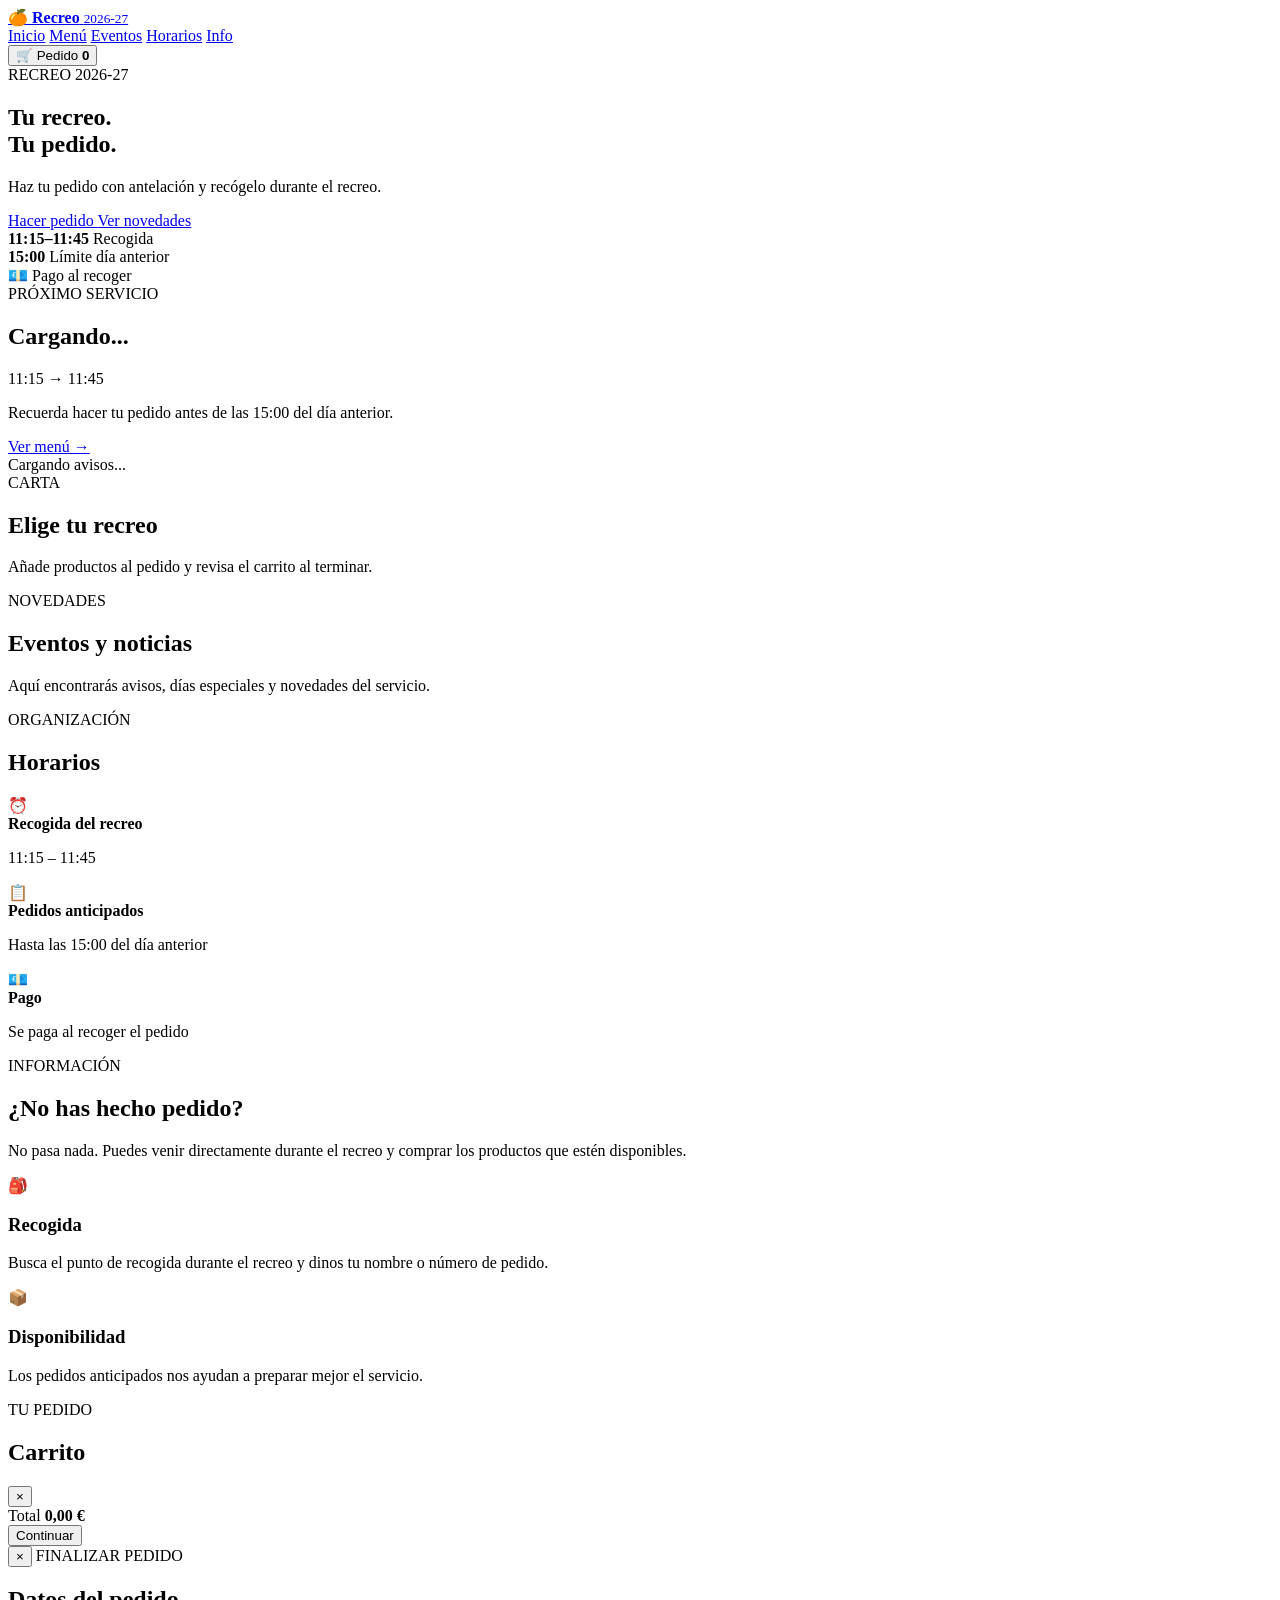
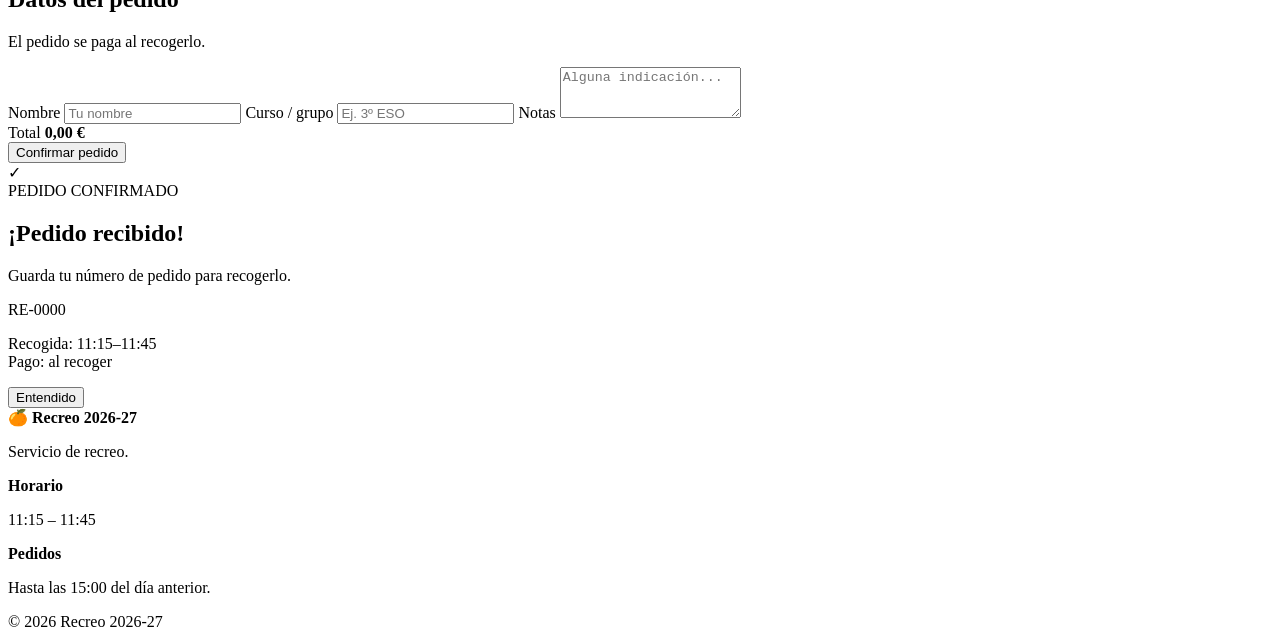
==== index.html @ 55773ebc "Add initial index.html for Recreo 2026-27" ====
<!DOCTYPE html>
<html lang="es">
<head>
    <meta charset="UTF-8">
    <meta name="viewport" content="width=device-width, initial-scale=1.0">

    <meta name="description"
          content="Recreo 2026-27 - pedidos, menú, eventos y avisos.">

    <title>Recreo 2026-27</title>

    <link rel="stylesheet" href="css/styles.css">
</head>

<body>

<header class="site-header">

    <div class="container nav">

        <a href="#inicio" class="logo">
            <span class="logo-icon">🍊</span>
            <span>
                <strong>Recreo</strong>
                <small>2026-27</small>
            </span>
        </a>

        <nav>
            <a href="#inicio">Inicio</a>
            <a href="#menu">Menú</a>
            <a href="#eventos">Eventos</a>
            <a href="#horarios">Horarios</a>
            <a href="#informacion">Info</a>
        </nav>

        <button class="cart-button" id="openCart">
            🛒
            <span>Pedido</span>
            <b id="cartCount">0</b>
        </button>

    </div>

</header>


<main>

    <!-- HERO -->

    <section class="hero" id="inicio">

        <div class="container hero-grid">

            <div class="hero-content">

                <span class="eyebrow">
                    RECREO 2026-27
                </span>

                <h1>
                    Tu recreo.<br>
                    Tu pedido.
                </h1>

                <p>
                    Haz tu pedido con antelación y recógelo
                    durante el recreo.
                </p>

                <div class="hero-actions">

                    <a href="#menu" class="btn btn-primary">
                        Hacer pedido
                    </a>

                    <a href="#eventos" class="btn btn-secondary">
                        Ver novedades
                    </a>

                </div>

                <div class="hero-info">

                    <div>
                        <strong>11:15–11:45</strong>
                        <span>Recogida</span>
                    </div>

                    <div>
                        <strong>15:00</strong>
                        <span>Límite día anterior</span>
                    </div>

                    <div>
                        <strong>💶</strong>
                        <span>Pago al recoger</span>
                    </div>

                </div>

            </div>


            <div class="hero-card">

                <div class="status-dot"></div>

                <span class="card-label">
                    PRÓXIMO SERVICIO
                </span>

                <h2 id="nextService">
                    Cargando...
                </h2>

                <div class="service-time">
                    11:15
                    <span>→</span>
                    11:45
                </div>

                <p>
                    Recuerda hacer tu pedido antes
                    de las 15:00 del día anterior.
                </p>

                <a href="#menu" class="card-link">
                    Ver menú →
                </a>

            </div>

        </div>

    </section>


    <!-- AVISO PRINCIPAL -->

    <section class="notice-section">

        <div class="container">

            <div id="mainNotice" class="notice">
                Cargando avisos...
            </div>

        </div>

    </section>


    <!-- MENU -->

    <section class="section" id="menu">

        <div class="container">

            <div class="section-heading">

                <div>
                    <span class="eyebrow">CARTA</span>
                    <h2>Elige tu recreo</h2>
                </div>

                <p>
                    Añade productos al pedido y revisa
                    el carrito al terminar.
                </p>

            </div>


            <div class="category-tabs" id="categoryTabs"></div>


            <div class="product-grid" id="productGrid"></div>

        </div>

    </section>


    <!-- EVENTOS -->

    <section class="section section-light" id="eventos">

        <div class="container">

            <div class="section-heading">

                <div>
                    <span class="eyebrow">NOVEDADES</span>
                    <h2>Eventos y noticias</h2>
                </div>

                <p>
                    Aquí encontrarás avisos, días especiales
                    y novedades del servicio.
                </p>

            </div>

            <div class="events-grid" id="eventsGrid"></div>

        </div>

    </section>


    <!-- HORARIOS -->

    <section class="section" id="horarios">

        <div class="container">

            <div class="section-heading">

                <div>
                    <span class="eyebrow">ORGANIZACIÓN</span>
                    <h2>Horarios</h2>
                </div>

            </div>

            <div class="schedule-card">

                <div class="schedule-main">

                    <span>⏰</span>

                    <div>
                        <strong>Recogida del recreo</strong>
                        <p>11:15 – 11:45</p>
                    </div>

                </div>

                <div class="schedule-main">

                    <span>📋</span>

                    <div>
                        <strong>Pedidos anticipados</strong>
                        <p>Hasta las 15:00 del día anterior</p>
                    </div>

                </div>

                <div class="schedule-main">

                    <span>💶</span>

                    <div>
                        <strong>Pago</strong>
                        <p>Se paga al recoger el pedido</p>
                    </div>

                </div>

            </div>


            <div id="scheduleChanges"></div>

        </div>

    </section>


    <!-- INFORMACION -->

    <section class="section section-dark" id="informacion">

        <div class="container info-grid">

            <div>
                <span class="eyebrow">INFORMACIÓN</span>

                <h2>
                    ¿No has hecho pedido?
                </h2>

                <p>
                    No pasa nada. Puedes venir directamente
                    durante el recreo y comprar los productos
                    que estén disponibles.
                </p>
            </div>


            <div class="info-box">

                <div class="info-icon">🎒</div>

                <h3>Recogida</h3>

                <p>
                    Busca el punto de recogida durante
                    el recreo y dinos tu nombre o número
                    de pedido.
                </p>

            </div>


            <div class="info-box">

                <div class="info-icon">📦</div>

                <h3>Disponibilidad</h3>

                <p>
                    Los pedidos anticipados nos ayudan
                    a preparar mejor el servicio.
                </p>

            </div>

        </div>

    </section>

</main>


<!-- CARRITO -->

<div class="overlay" id="cartOverlay"></div>

<aside class="cart-panel" id="cartPanel">

    <div class="cart-header">

        <div>
            <span class="eyebrow">TU PEDIDO</span>
            <h2>Carrito</h2>
        </div>

        <button class="close-button" id="closeCart">
            ×
        </button>

    </div>


    <div id="cartItems" class="cart-items"></div>


    <div class="cart-footer">

        <div class="cart-total">
            <span>Total</span>
            <strong id="cartTotal">0,00 €</strong>
        </div>

        <button class="btn btn-primary full" id="checkoutButton">
            Continuar
        </button>

    </div>

</aside>


<!-- CHECKOUT -->

<div class="modal" id="checkoutModal">

    <div class="modal-card">

        <button class="close-button modal-close" id="closeCheckout">
            ×
        </button>

        <span class="eyebrow">FINALIZAR PEDIDO</span>

        <h2>Datos del pedido</h2>

        <p class="modal-description">
            El pedido se paga al recogerlo.
        </p>

        <form id="orderForm">

            <label>
                Nombre
                <input
                    type="text"
                    id="customerName"
                    required
                    placeholder="Tu nombre"
                >
            </label>


            <label>
                Curso / grupo
                <input
                    type="text"
                    id="customerGroup"
                    placeholder="Ej. 3º ESO"
                >
            </label>


            <label>
                Notas
                <textarea
                    id="customerNotes"
                    rows="3"
                    placeholder="Alguna indicación..."
                ></textarea>
            </label>


            <div class="checkout-summary">

                <span>Total</span>

                <strong id="checkoutTotal">
                    0,00 €
                </strong>

            </div>


            <button class="btn btn-primary full" type="submit">
                Confirmar pedido
            </button>

        </form>

    </div>

</div>


<!-- CONFIRMACION -->

<div class="modal" id="successModal">

    <div class="modal-card success-card">

        <div class="success-icon">
            ✓
        </div>

        <span class="eyebrow">PEDIDO CONFIRMADO</span>

        <h2>¡Pedido recibido!</h2>

        <p>
            Guarda tu número de pedido para recogerlo.
        </p>

        <div class="order-number" id="orderNumber">
            RE-0000
        </div>

        <p class="small">
            Recogida: 11:15–11:45<br>
            Pago: al recoger
        </p>

        <button
            class="btn btn-primary full"
            id="closeSuccess"
        >
            Entendido
        </button>

    </div>

</div>


<footer>

    <div class="container footer-grid">

        <div>
            <strong>🍊 Recreo 2026-27</strong>
            <p>Servicio de recreo.</p>
        </div>

        <div>
            <strong>Horario</strong>
            <p>11:15 – 11:45</p>
        </div>

        <div>
            <strong>Pedidos</strong>
            <p>Hasta las 15:00 del día anterior.</p>
        </div>

    </div>

    <div class="footer-bottom">
        © 2026 Recreo 2026-27
    </div>

</footer>


<script src="js/data.js"></script>
<script src="js/app.js"></script>

</body>
</html>
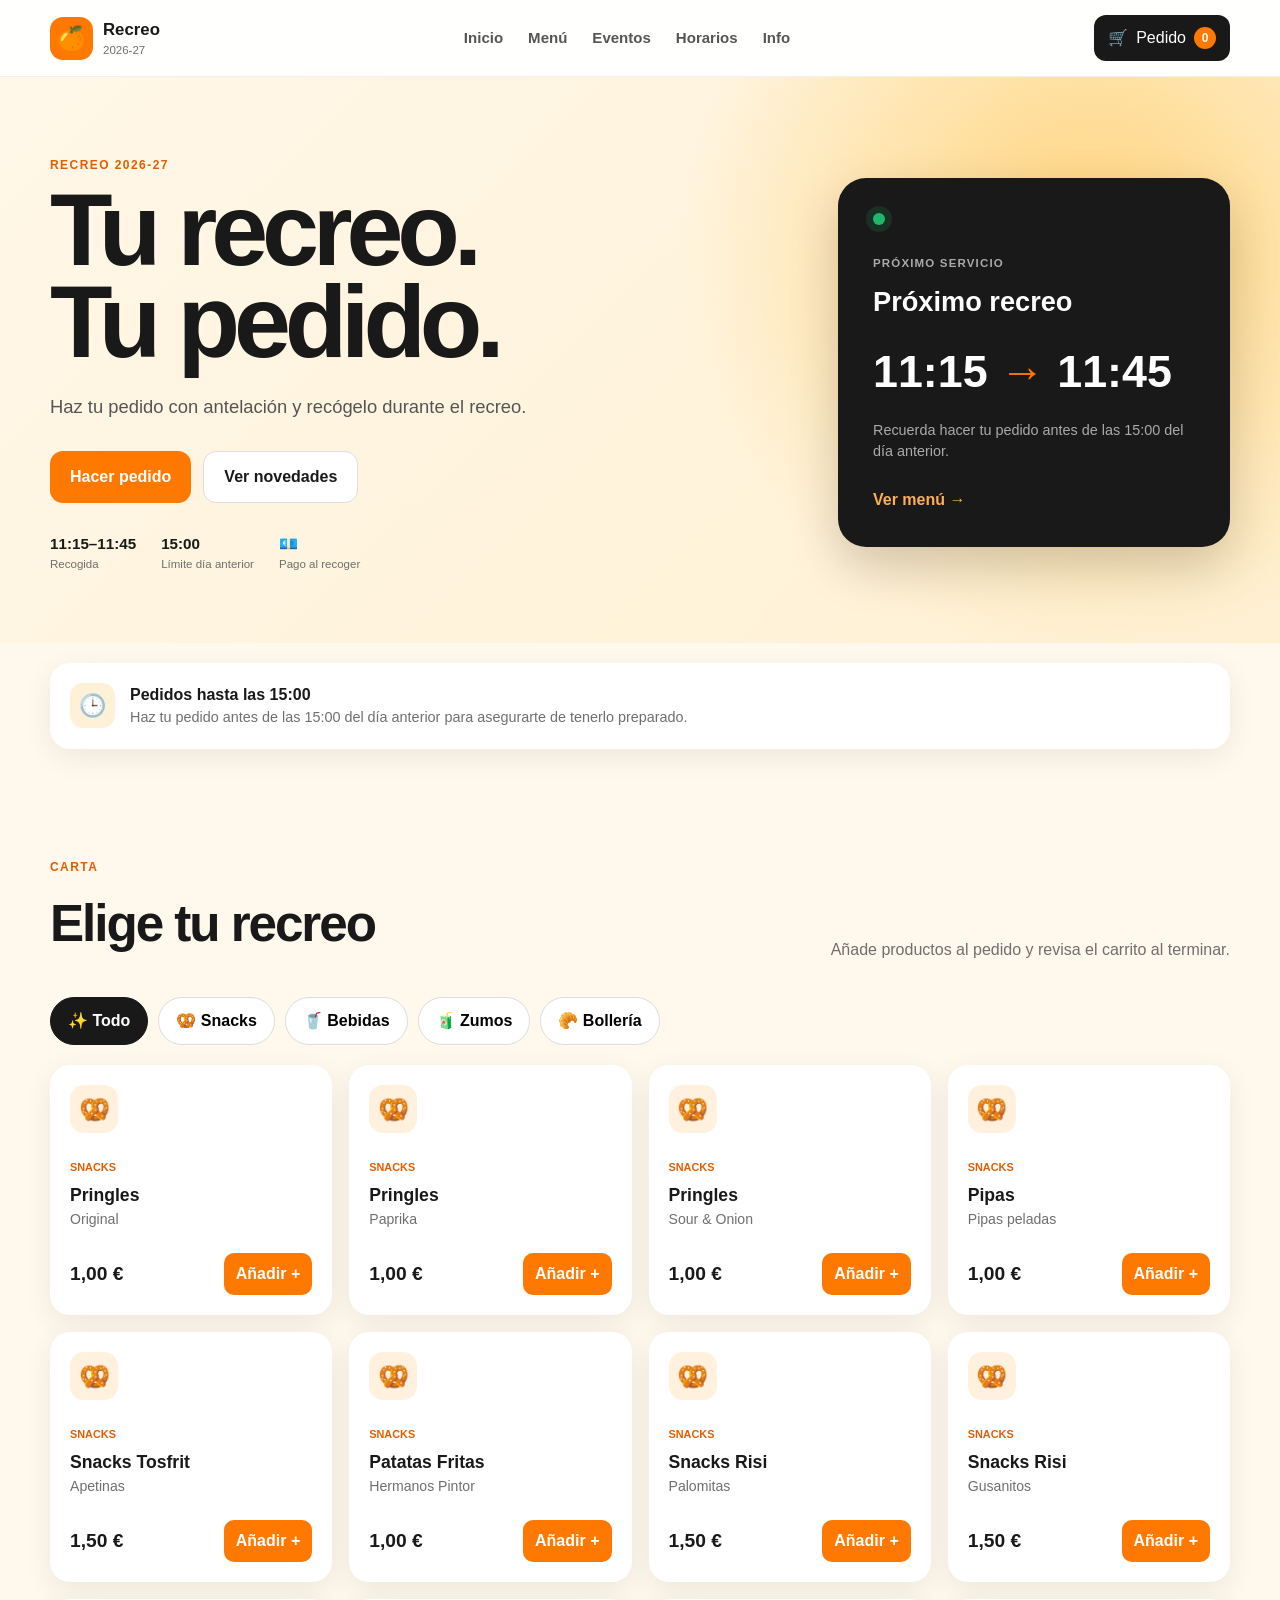
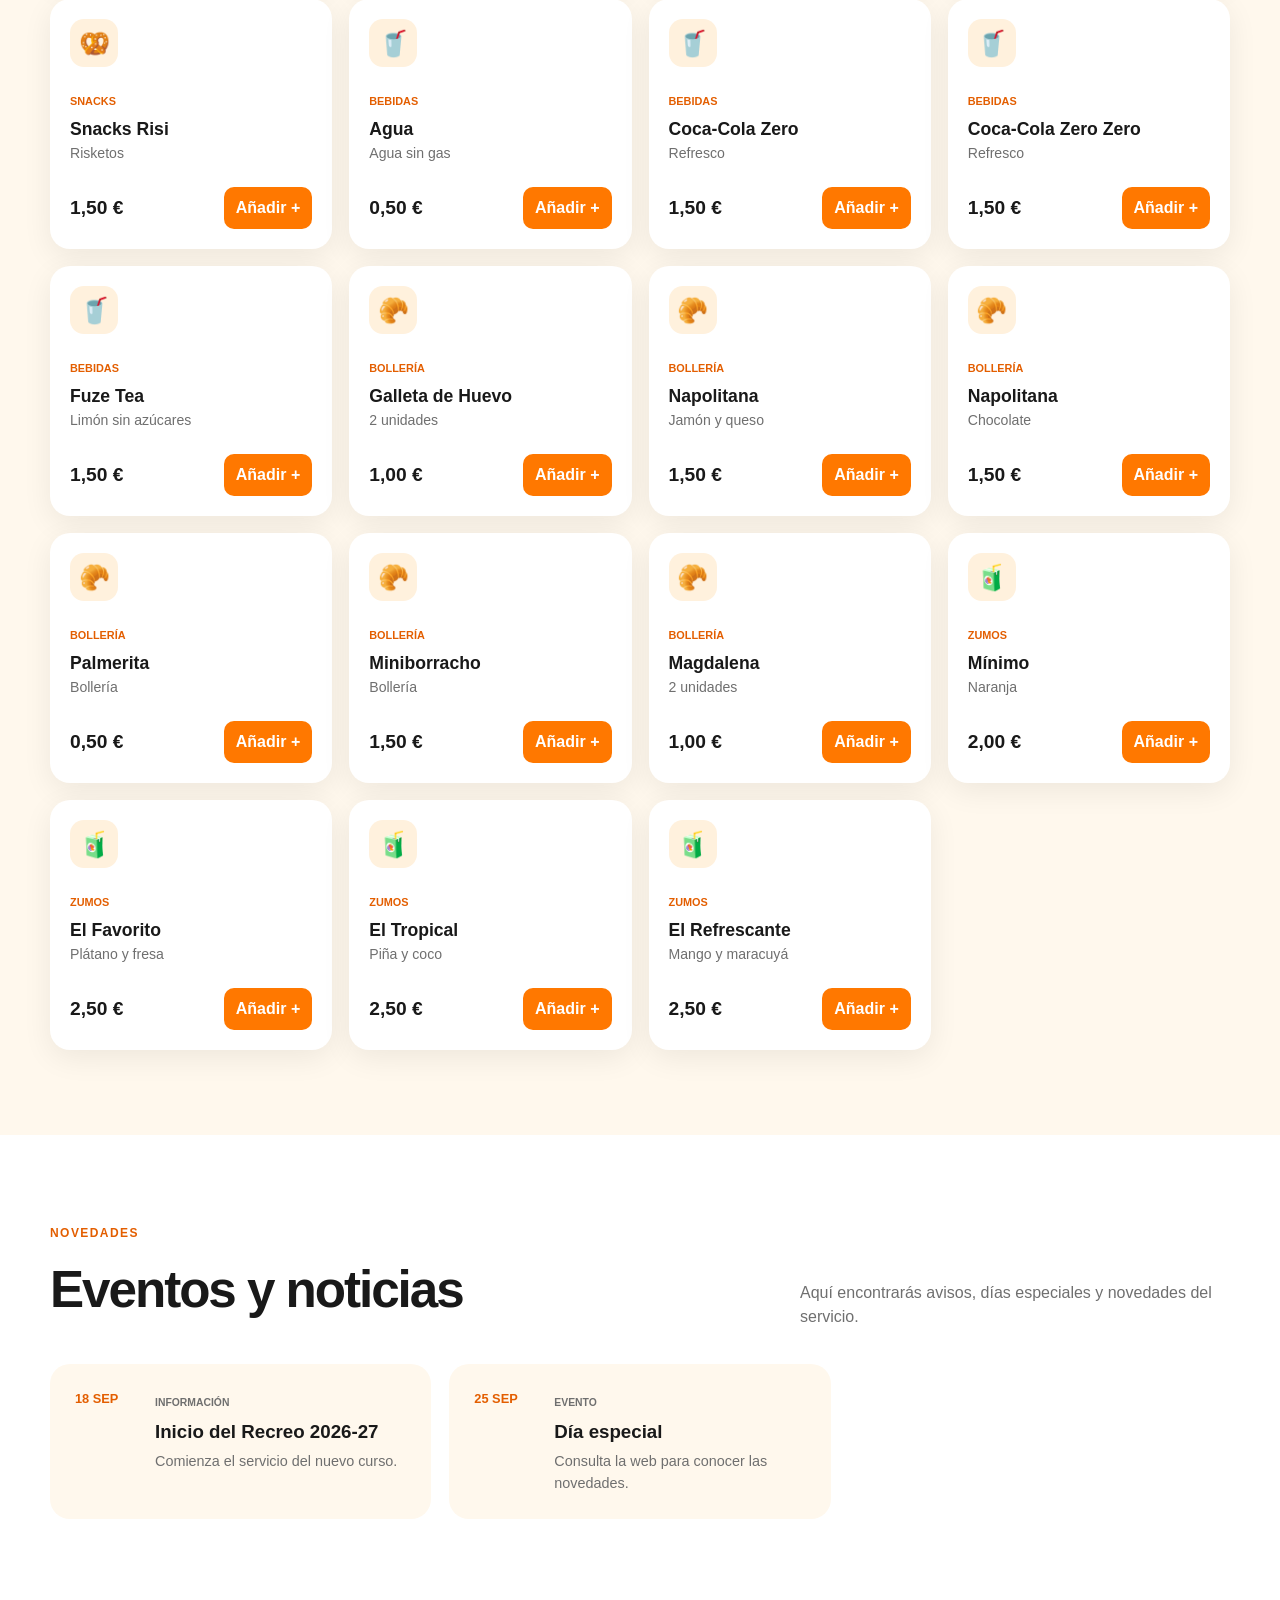
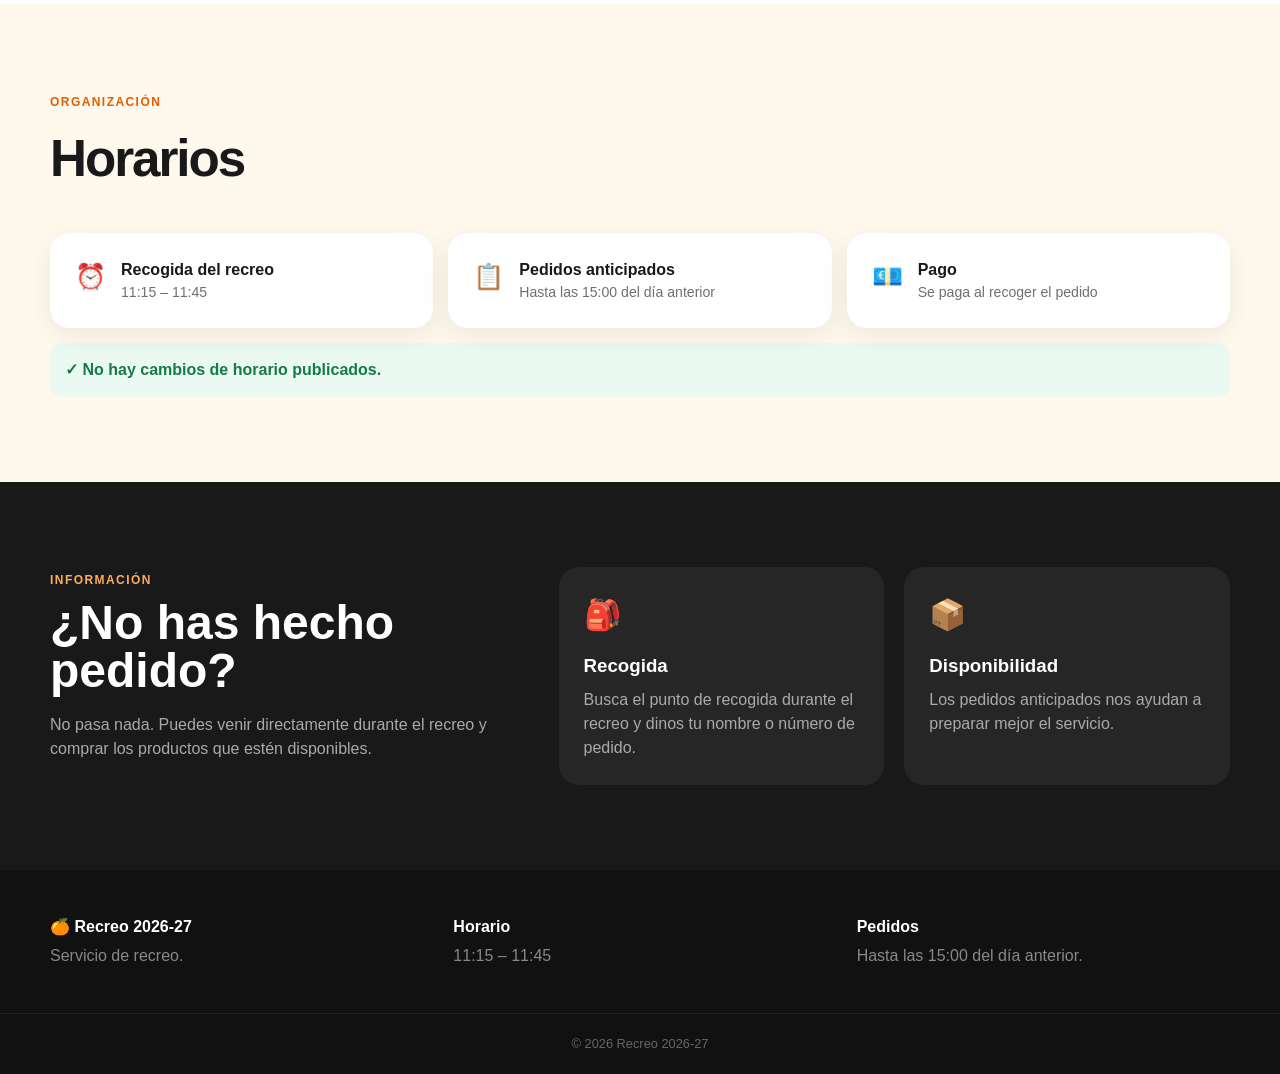
==== commit 5c33b29e: "Add hidden admin link to navigation" ====
--- a/index.html
+++ b/index.html
@@ -26,13 +26,22 @@
             </span>
         </a>
 
-        <nav>
-            <a href="#inicio">Inicio</a>
-            <a href="#menu">Menú</a>
-            <a href="#eventos">Eventos</a>
-            <a href="#horarios">Horarios</a>
-            <a href="#informacion">Info</a>
-        </nav>
+<nav>
+    <a href="#inicio">Inicio</a>
+    <a href="#menu">Menú</a>
+    <a href="#eventos">Eventos</a>
+    <a href="#horarios">Horarios</a>
+    <a href="#informacion">Info</a>
+
+    <a
+        href="admin.html"
+        id="adminLink"
+        hidden
+    >
+        Administración
+    </a>
+</nav>
+
 
         <button class="cart-button" id="openCart">
             🛒
--- a/css/styles.css
+++ b/css/styles.css
@@ -0,0 +1,2187 @@
+:root {
+
+    --orange: #ff7800;
+    --orange-dark: #e35e00;
+    --yellow: #ffb800;
+
+    --cream: #fff8ed;
+    --cream-dark: #fff0d8;
+
+    --dark: #191919;
+    --gray: #6f6f6f;
+    --light-gray: #e9e9e9;
+
+    --white: #ffffff;
+
+    --green: #20b66b;
+    --red: #e74c3c;
+
+    --radius: 20px;
+
+    --shadow:
+        0 8px 30px rgba(0,0,0,.07);
+
+}
+
+
+* {
+    box-sizing: border-box;
+    margin: 0;
+    padding: 0;
+}
+
+
+html {
+    scroll-behavior: smooth;
+}
+
+
+body {
+
+    font-family:
+        Inter,
+        Arial,
+        Helvetica,
+        sans-serif;
+
+    background: var(--cream);
+
+    color: var(--dark);
+
+    line-height: 1.5;
+
+}
+
+
+button,
+input,
+textarea {
+    font: inherit;
+}
+
+
+button {
+    cursor: pointer;
+}
+
+
+a {
+    color: inherit;
+    text-decoration: none;
+}
+
+
+.container {
+
+    width: min(
+        1180px,
+        calc(100% - 32px)
+    );
+
+    margin: auto;
+
+}
+
+
+/* HEADER */
+
+.site-header {
+
+    position: sticky;
+
+    top: 0;
+
+    z-index: 100;
+
+    background:
+        rgba(255,255,255,.94);
+
+    backdrop-filter:
+        blur(12px);
+
+    border-bottom:
+        1px solid rgba(0,0,0,.06);
+
+}
+
+
+.nav {
+
+    height: 76px;
+
+    display: flex;
+
+    align-items: center;
+
+    justify-content: space-between;
+
+    gap: 30px;
+
+}
+
+
+.logo {
+
+    display: flex;
+
+    align-items: center;
+
+    gap: 10px;
+
+}
+
+
+.logo-icon {
+
+    width: 43px;
+
+    height: 43px;
+
+    display: grid;
+
+    place-items: center;
+
+    background: var(--orange);
+
+    border-radius: 13px;
+
+    font-size: 23px;
+
+}
+
+
+.logo strong {
+
+    display: block;
+
+    font-size: 1.05rem;
+
+}
+
+
+.logo small {
+
+    display: block;
+
+    color: var(--gray);
+
+    font-size: .72rem;
+
+}
+
+
+nav {
+
+    display: flex;
+
+    gap: 25px;
+
+}
+
+
+nav a {
+
+    color: #555;
+
+    font-size: .94rem;
+
+    font-weight: 600;
+
+}
+
+
+nav a:hover {
+    color: var(--orange);
+}
+
+
+.cart-button {
+
+    border: 0;
+
+    background: var(--dark);
+
+    color: white;
+
+    border-radius: 12px;
+
+    padding: 11px 14px;
+
+    display: flex;
+
+    align-items: center;
+
+    gap: 8px;
+
+}
+
+
+.cart-button b {
+
+    min-width: 22px;
+
+    height: 22px;
+
+    border-radius: 50%;
+
+    background: var(--orange);
+
+    display: grid;
+
+    place-items: center;
+
+    font-size: .75rem;
+
+}
+
+
+/* HERO */
+
+.hero {
+
+    padding:
+        75px 0 70px;
+
+    background:
+        radial-gradient(
+            circle at 85% 30%,
+            #ffd47c,
+            transparent 35%
+        ),
+        linear-gradient(
+            135deg,
+            #fff7e8,
+            #fff0d2
+        );
+
+}
+
+
+.hero-grid {
+
+    display: grid;
+
+    grid-template-columns:
+        1.3fr .7fr;
+
+    gap: 60px;
+
+    align-items: center;
+
+}
+
+
+.eyebrow {
+
+    display: inline-block;
+
+    color: var(--orange-dark);
+
+    font-size: .75rem;
+
+    font-weight: 800;
+
+    letter-spacing: .12em;
+
+    margin-bottom: 10px;
+
+}
+
+
+.hero h1 {
+
+    font-size:
+        clamp(3rem, 8vw, 6.5rem);
+
+    line-height: .9;
+
+    letter-spacing: -.06em;
+
+    margin-bottom: 25px;
+
+}
+
+
+.hero-content > p {
+
+    max-width: 600px;
+
+    color: #555;
+
+    font-size: 1.15rem;
+
+}
+
+
+.hero-actions {
+
+    display: flex;
+
+    gap: 12px;
+
+    margin: 30px 0;
+
+}
+
+
+.btn {
+
+    border: 0;
+
+    border-radius: 13px;
+
+    padding: 13px 20px;
+
+    font-weight: 800;
+
+    display: inline-flex;
+
+    align-items: center;
+
+    justify-content: center;
+
+    gap: 8px;
+
+}
+
+
+.btn-primary {
+
+    color: white;
+
+    background: var(--orange);
+
+}
+
+
+.btn-primary:hover {
+
+    background:
+        var(--orange-dark);
+
+}
+
+
+.btn-secondary {
+
+    background: white;
+
+    color: var(--dark);
+
+    border:
+        1px solid #ddd;
+
+}
+
+
+.full {
+    width: 100%;
+}
+
+
+.hero-info {
+
+    display: flex;
+
+    gap: 25px;
+
+}
+
+
+.hero-info div {
+
+    display: flex;
+
+    flex-direction: column;
+
+}
+
+
+.hero-info strong {
+
+    font-size: .95rem;
+
+}
+
+
+.hero-info span {
+
+    color: var(--gray);
+
+    font-size: .72rem;
+
+}
+
+
+.hero-card {
+
+    background: var(--dark);
+
+    color: white;
+
+    padding: 35px;
+
+    border-radius: 28px;
+
+    box-shadow:
+        0 20px 50px rgba(0,0,0,.18);
+
+}
+
+
+.status-dot {
+
+    width: 12px;
+
+    height: 12px;
+
+    border-radius: 50%;
+
+    background: var(--green);
+
+    margin-bottom: 25px;
+
+    box-shadow:
+        0 0 0 7px
+        rgba(32,182,107,.15);
+
+}
+
+
+.card-label {
+
+    color: #aaa;
+
+    font-size: .72rem;
+
+    font-weight: 800;
+
+    letter-spacing: .1em;
+
+}
+
+
+.hero-card h2 {
+
+    margin:
+        8px 0 15px;
+
+    font-size: 1.7rem;
+
+}
+
+
+.service-time {
+
+    font-size: 2.8rem;
+
+    font-weight: 900;
+
+    margin-bottom: 15px;
+
+}
+
+
+.service-time span {
+
+    color: var(--orange);
+
+}
+
+
+.hero-card p {
+
+    color: #aaa;
+
+    font-size: .9rem;
+
+}
+
+
+.card-link {
+
+    display: inline-block;
+
+    color: #ffae54;
+
+    margin-top: 25px;
+
+    font-weight: 800;
+
+}
+
+
+/* NOTICE */
+
+.notice-section {
+
+    padding: 20px 0;
+
+}
+
+
+.notice {
+
+    background: white;
+
+    border-radius: var(--radius);
+
+    padding: 20px;
+
+    display: flex;
+
+    gap: 15px;
+
+    align-items: center;
+
+    box-shadow: var(--shadow);
+
+}
+
+
+.notice-icon {
+
+    width: 45px;
+
+    height: 45px;
+
+    border-radius: 13px;
+
+    background: #fff0d8;
+
+    display: grid;
+
+    place-items: center;
+
+    font-size: 22px;
+
+    flex-shrink: 0;
+
+}
+
+
+.notice strong {
+
+    display: block;
+
+}
+
+
+.notice p {
+
+    color: var(--gray);
+
+    font-size: .9rem;
+
+}
+
+
+/* SECTIONS */
+
+.section {
+
+    padding: 85px 0;
+
+}
+
+
+.section-light {
+
+    background: #fff;
+
+}
+
+
+.section-heading {
+
+    display: flex;
+
+    align-items: end;
+
+    justify-content: space-between;
+
+    gap: 30px;
+
+    margin-bottom: 35px;
+
+}
+
+
+.section-heading h2 {
+
+    font-size:
+        clamp(2rem, 4vw, 3.5rem);
+
+    letter-spacing: -.04em;
+
+}
+
+
+.section-heading > p {
+
+    max-width: 430px;
+
+    color: var(--gray);
+
+}
+
+
+/* CATEGORY */
+
+.category-tabs {
+
+    display: flex;
+
+    gap: 10px;
+
+    overflow-x: auto;
+
+    padding-bottom: 20px;
+
+}
+
+
+.category-tab {
+
+    white-space: nowrap;
+
+    border: 1px solid #ddd;
+
+    background: white;
+
+    padding: 11px 17px;
+
+    border-radius: 100px;
+
+    font-weight: 700;
+
+}
+
+
+.category-tab.active {
+
+    background: var(--dark);
+
+    color: white;
+
+    border-color: var(--dark);
+
+}
+
+
+/* PRODUCTS */
+
+.product-grid {
+
+    display: grid;
+
+    grid-template-columns:
+        repeat(4, 1fr);
+
+    gap: 17px;
+
+}
+
+
+.product-card {
+
+    background: white;
+
+    border-radius: var(--radius);
+
+    padding: 20px;
+
+    min-height: 250px;
+
+    display: flex;
+
+    flex-direction: column;
+
+    justify-content: space-between;
+
+    box-shadow: var(--shadow);
+
+    transition:
+        transform .2s,
+        box-shadow .2s;
+
+}
+
+
+.product-card:hover {
+
+    transform:
+        translateY(-3px);
+
+    box-shadow:
+        0 14px 35px
+        rgba(0,0,0,.1);
+
+}
+
+
+.product-icon {
+
+    width: 48px;
+
+    height: 48px;
+
+    border-radius: 14px;
+
+    background: #fff1dd;
+
+    display: grid;
+
+    place-items: center;
+
+    font-size: 25px;
+
+    margin-bottom: 15px;
+
+}
+
+
+.product-category {
+
+    color: var(--orange-dark);
+
+    font-size: .68rem;
+
+    font-weight: 800;
+
+    text-transform: uppercase;
+
+}
+
+
+.product-info h3 {
+
+    margin-top: 4px;
+
+    font-size: 1.1rem;
+
+}
+
+
+.product-info p {
+
+    color: var(--gray);
+
+    font-size: .88rem;
+
+}
+
+
+.product-bottom {
+
+    display: flex;
+
+    justify-content: space-between;
+
+    align-items: center;
+
+    gap: 8px;
+
+    margin-top: 18px;
+
+}
+
+
+.product-bottom > strong {
+
+    font-size: 1.2rem;
+
+}
+
+
+.add-product {
+
+    background: var(--orange);
+
+    color: white;
+
+    border: 0;
+
+    border-radius: 10px;
+
+    padding: 9px 12px;
+
+    font-weight: 800;
+
+}
+
+
+/* EVENTS */
+
+.events-grid {
+
+    display: grid;
+
+    grid-template-columns:
+        repeat(3, 1fr);
+
+    gap: 18px;
+
+}
+
+
+.event-card {
+
+    background: var(--cream);
+
+    padding: 25px;
+
+    border-radius: var(--radius);
+
+    display: flex;
+
+    gap: 20px;
+
+}
+
+
+.event-date {
+
+    color: var(--orange-dark);
+
+    font-size: .8rem;
+
+    font-weight: 900;
+
+    min-width: 60px;
+
+}
+
+
+.event-type {
+
+    font-size: .65rem;
+
+    font-weight: 900;
+
+    color: var(--gray);
+
+}
+
+
+.event-card h3 {
+
+    margin: 5px 0;
+
+}
+
+
+.event-card p {
+
+    color: var(--gray);
+
+    font-size: .9rem;
+
+}
+
+
+/* SCHEDULE */
+
+.schedule-card {
+
+    display: grid;
+
+    grid-template-columns:
+        repeat(3, 1fr);
+
+    gap: 15px;
+
+}
+
+
+.schedule-main {
+
+    background: white;
+
+    border-radius: var(--radius);
+
+    padding: 25px;
+
+    display: flex;
+
+    gap: 15px;
+
+    box-shadow: var(--shadow);
+
+}
+
+
+.schedule-main > span {
+
+    font-size: 25px;
+
+}
+
+
+.schedule-main strong {
+
+    display: block;
+
+}
+
+
+.schedule-main p {
+
+    color: var(--gray);
+
+    font-size: .88rem;
+
+}
+
+
+.normal-schedule {
+
+    margin-top: 15px;
+
+    background: #eaf9f1;
+
+    color: #167b48;
+
+    padding: 15px;
+
+    border-radius: 12px;
+
+    font-weight: 700;
+
+}
+
+
+.schedule-change {
+
+    margin-top: 15px;
+
+    background: #fff1dd;
+
+    padding: 18px;
+
+    border-radius: 14px;
+
+}
+
+
+.schedule-change p {
+
+    color: var(--gray);
+
+}
+
+
+/* INFO */
+
+.section-dark {
+
+    background: var(--dark);
+
+    color: white;
+
+}
+
+
+.section-dark .eyebrow {
+
+    color: #ffad58;
+
+}
+
+
+.info-grid {
+
+    display: grid;
+
+    grid-template-columns:
+        1.5fr 1fr 1fr;
+
+    gap: 20px;
+
+}
+
+
+.info-grid h2 {
+
+    font-size: 3rem;
+
+    line-height: 1;
+
+    margin-bottom: 18px;
+
+}
+
+
+.info-grid > div > p {
+
+    color: #aaa;
+
+    max-width: 500px;
+
+}
+
+
+.info-box {
+
+    background: #262626;
+
+    border-radius: var(--radius);
+
+    padding: 25px;
+
+}
+
+
+.info-icon {
+
+    font-size: 30px;
+
+    margin-bottom: 15px;
+
+}
+
+
+.info-box p {
+
+    color: #aaa;
+
+    margin-top: 8px;
+
+}
+
+
+/* CART */
+
+.overlay {
+
+    position: fixed;
+
+    inset: 0;
+
+    background:
+        rgba(0,0,0,.45);
+
+    opacity: 0;
+
+    pointer-events: none;
+
+    transition: .25s;
+
+    z-index: 199;
+
+}
+
+
+.overlay.open {
+
+    opacity: 1;
+
+    pointer-events: auto;
+
+}
+
+
+.cart-panel {
+
+    position: fixed;
+
+    z-index: 200;
+
+    right: 0;
+
+    top: 0;
+
+    height: 100vh;
+
+    width:
+        min(440px, 100%);
+
+    background: white;
+
+    transform:
+        translateX(100%);
+
+    transition: .3s;
+
+    display: flex;
+
+    flex-direction: column;
+
+}
+
+
+.cart-panel.open {
+
+    transform:
+        translateX(0);
+
+}
+
+
+.cart-header {
+
+    padding: 25px;
+
+    border-bottom:
+        1px solid #eee;
+
+    display: flex;
+
+    justify-content: space-between;
+
+}
+
+
+.cart-header h2 {
+
+    font-size: 1.8rem;
+
+}
+
+
+.close-button {
+
+    border: 0;
+
+    background: #f3f3f3;
+
+    width: 40px;
+
+    height: 40px;
+
+    border-radius: 50%;
+
+    font-size: 25px;
+
+}
+
+
+.cart-items {
+
+    flex: 1;
+
+    overflow-y: auto;
+
+    padding: 20px;
+
+}
+
+
+.empty-cart {
+
+    text-align: center;
+
+    padding: 60px 20px;
+
+    color: var(--gray);
+
+}
+
+
+.empty-cart div {
+
+    font-size: 50px;
+
+    margin-bottom: 15px;
+
+}
+
+
+.cart-item {
+
+    padding: 15px 0;
+
+    border-bottom:
+        1px solid #eee;
+
+    display: flex;
+
+    justify-content: space-between;
+
+    gap: 10px;
+
+}
+
+
+.cart-item small {
+
+    display: block;
+
+    color: var(--gray);
+
+}
+
+
+.cart-item-right {
+
+    text-align: right;
+
+}
+
+
+.remove {
+
+    border: 0;
+
+    background: none;
+
+    color: #999;
+
+    font-size: 20px;
+
+}
+
+
+.quantity {
+
+    display: flex;
+
+    gap: 10px;
+
+    align-items: center;
+
+    margin-top: 8px;
+
+}
+
+
+.quantity button {
+
+    width: 27px;
+
+    height: 27px;
+
+    border: 0;
+
+    border-radius: 7px;
+
+    background: #eee;
+
+}
+
+
+.cart-footer {
+
+    padding: 20px;
+
+    border-top:
+        1px solid #eee;
+
+}
+
+
+.cart-total {
+
+    display: flex;
+
+    justify-content: space-between;
+
+    margin-bottom: 15px;
+
+    font-size: 1.2rem;
+
+}
+
+
+/* MODAL */
+
+.modal {
+
+    position: fixed;
+
+    inset: 0;
+
+    z-index: 300;
+
+    background:
+        rgba(0,0,0,.55);
+
+    display: none;
+
+    align-items: center;
+
+    justify-content: center;
+
+    padding: 20px;
+
+}
+
+
+.modal.open {
+
+    display: flex;
+
+}
+
+
+.modal-card {
+
+    background: white;
+
+    width:
+        min(500px, 100%);
+
+    max-height: 90vh;
+
+    overflow-y: auto;
+
+    border-radius: 25px;
+
+    padding: 30px;
+
+    position: relative;
+
+}
+
+
+.modal-close {
+
+    position: absolute;
+
+    top: 20px;
+
+    right: 20px;
+
+}
+
+
+.modal-card h2 {
+
+    font-size: 2rem;
+
+    margin-bottom: 8px;
+
+}
+
+
+.modal-description {
+
+    color: var(--gray);
+
+    margin-bottom: 25px;
+
+}
+
+
+label {
+
+    display: block;
+
+    font-weight: 700;
+
+    margin-bottom: 15px;
+
+}
+
+
+input,
+textarea {
+
+    display: block;
+
+    width: 100%;
+
+    border: 1px solid #ddd;
+
+    border-radius: 11px;
+
+    padding: 13px;
+
+    margin-top: 7px;
+
+    outline: none;
+
+}
+
+
+input:focus,
+textarea:focus {
+
+    border-color:
+        var(--orange);
+
+}
+
+
+.checkout-summary {
+
+    background: var(--cream);
+
+    padding: 18px;
+
+    border-radius: 13px;
+
+    display: flex;
+
+    justify-content: space-between;
+
+    margin: 20px 0;
+
+}
+
+
+.success-card {
+
+    text-align: center;
+
+}
+
+
+.success-icon {
+
+    width: 70px;
+
+    height: 70px;
+
+    margin: 0 auto 20px;
+
+    border-radius: 50%;
+
+    background: #eaf9f1;
+
+    color: var(--green);
+
+    display: grid;
+
+    place-items: center;
+
+    font-size: 40px;
+
+    font-weight: 900;
+
+}
+
+
+.order-number {
+
+    background: var(--dark);
+
+    color: white;
+
+    padding: 15px;
+
+    border-radius: 12px;
+
+    font-size: 1.5rem;
+
+    font-weight: 900;
+
+    letter-spacing: .08em;
+
+    margin: 20px 0;
+
+}
+
+
+.small {
+
+    color: var(--gray);
+
+    font-size: .85rem;
+
+    margin-bottom: 20px;
+
+}
+
+
+/* FOOTER */
+
+footer {
+
+    background: #111;
+
+    color: white;
+
+}
+
+
+.footer-grid {
+
+    padding: 45px 0;
+
+    display: grid;
+
+    grid-template-columns:
+        repeat(3, 1fr);
+
+    gap: 30px;
+
+}
+
+
+.footer-grid p {
+
+    color: #888;
+
+    margin-top: 5px;
+
+}
+
+
+.footer-bottom {
+
+    text-align: center;
+
+    color: #666;
+
+    border-top:
+        1px solid #222;
+
+    padding: 20px;
+
+    font-size: .8rem;
+
+}
+
+
+/* ADMIN */
+
+.admin-body {
+
+    background: #f5f5f5;
+
+}
+
+
+.admin-main {
+
+    padding: 50px 0;
+
+}
+
+
+.admin-title {
+
+    display: flex;
+
+    justify-content: space-between;
+
+    align-items: end;
+
+    margin-bottom: 30px;
+
+}
+
+
+.admin-title h1 {
+
+    font-size: 3rem;
+
+}
+
+
+.admin-title p {
+
+    color: var(--gray);
+
+}
+
+
+.admin-date {
+
+    color: var(--gray);
+
+}
+
+
+.stats-grid {
+
+    display: grid;
+
+    grid-template-columns:
+        repeat(4, 1fr);
+
+    gap: 15px;
+
+    margin-bottom: 20px;
+
+}
+
+
+.stat-card {
+
+    background: white;
+
+    padding: 22px;
+
+    border-radius: var(--radius);
+
+    box-shadow: var(--shadow);
+
+}
+
+
+.stat-card span {
+
+    display: block;
+
+    color: var(--gray);
+
+    font-size: .8rem;
+
+}
+
+
+.stat-card strong {
+
+    display: block;
+
+    font-size: 2rem;
+
+    margin: 3px 0;
+
+}
+
+
+.stat-card small {
+
+    color: #999;
+
+}
+
+
+.admin-card {
+
+    background: white;
+
+    padding: 25px;
+
+    border-radius: var(--radius);
+
+    margin-bottom: 20px;
+
+    box-shadow: var(--shadow);
+
+}
+
+
+.card-top {
+
+    display: flex;
+
+    justify-content: space-between;
+
+    align-items: center;
+
+    gap: 20px;
+
+    margin-bottom: 20px;
+
+}
+
+
+.card-top h2 {
+
+    font-size: 1.5rem;
+
+}
+
+
+.progress {
+
+    height: 15px;
+
+    background: #eee;
+
+    border-radius: 100px;
+
+    overflow: hidden;
+
+}
+
+
+.progress-bar {
+
+    height: 100%;
+
+    background:
+        linear-gradient(
+            90deg,
+            var(--orange),
+            var(--yellow)
+        );
+
+    border-radius: inherit;
+
+    width: 0;
+
+}
+
+
+#goalText {
+
+    color: var(--gray);
+
+    margin-top: 10px;
+
+}
+
+
+.order-filters {
+
+    display: flex;
+
+    gap: 8px;
+
+    overflow-x: auto;
+
+    margin-bottom: 20px;
+
+}
+
+
+.filter {
+
+    border: 0;
+
+    background: #eee;
+
+    border-radius: 100px;
+
+    padding: 9px 14px;
+
+    white-space: nowrap;
+
+}
+
+
+.filter.active {
+
+    background: var(--dark);
+
+    color: white;
+
+}
+
+
+.admin-order {
+
+    border: 1px solid #eee;
+
+    border-radius: 15px;
+
+    padding: 18px;
+
+    margin-bottom: 12px;
+
+}
+
+
+.admin-order-main {
+
+    display: flex;
+
+    justify-content: space-between;
+
+    gap: 20px;
+
+}
+
+
+.order-id {
+
+    color: var(--orange-dark);
+
+    font-weight: 900;
+
+    font-size: .75rem;
+
+}
+
+
+.admin-order-main h3 {
+
+    margin-top: 3px;
+
+}
+
+
+.admin-order-main p {
+
+    color: var(--gray);
+
+    font-size: .8rem;
+
+}
+
+
+.status {
+
+    align-self: start;
+
+    border-radius: 100px;
+
+    padding: 6px 10px;
+
+    font-size: .72rem;
+
+    font-weight: 800;
+
+}
+
+
+.status-pending {
+
+    background: #fff1dd;
+
+    color: #a85600;
+
+}
+
+
+.status-preparing {
+
+    background: #eaf1ff;
+
+    color: #3769b8;
+
+}
+
+
+.status-ready {
+
+    background: #eaf9f1;
+
+    color: #16804b;
+
+}
+
+
+.status-delivered {
+
+    background: #eee;
+
+    color: #555;
+
+}
+
+
+.admin-order-items {
+
+    padding: 12px 0;
+
+    color: var(--gray);
+
+    font-size: .9rem;
+
+}
+
+
+.admin-order-bottom {
+
+    display: flex;
+
+    align-items: center;
+
+    gap: 15px;
+
+}
+
+
+.admin-order-bottom > span {
+
+    color: var(--gray);
+
+    font-size: .8rem;
+
+}
+
+
+.order-actions {
+
+    margin-left: auto;
+
+    display: flex;
+
+    gap: 5px;
+
+}
+
+
+.order-actions button {
+
+    border: 0;
+
+    background: #eee;
+
+    border-radius: 8px;
+
+    padding: 7px 9px;
+
+    font-size: .72rem;
+
+    font-weight: 700;
+
+}
+
+
+.admin-list-item,
+.staff-item,
+.inventory-item {
+
+    display: flex;
+
+    align-items: center;
+
+    justify-content: space-between;
+
+    gap: 15px;
+
+    padding: 15px 0;
+
+    border-bottom:
+        1px solid #eee;
+
+}
+
+
+.admin-list-item p,
+.staff-item p,
+.inventory-item span {
+
+    color: var(--gray);
+
+    font-size: .82rem;
+
+}
+
+
+.badge {
+
+    background: #eaf9f1;
+
+    color: #16804b;
+
+    padding: 6px 10px;
+
+    border-radius: 100px;
+
+    font-size: .7rem;
+
+    font-weight: 800;
+
+}
+
+
+.staff-avatar {
+
+    width: 40px;
+
+    height: 40px;
+
+    background: #fff1dd;
+
+    border-radius: 12px;
+
+    display: grid;
+
+    place-items: center;
+
+}
+
+
+.staff-item {
+
+    justify-content: start;
+
+}
+
+
+.staff-item > span {
+
+    margin-left: auto;
+
+    color: var(--gray);
+
+    font-size: .8rem;
+
+}
+
+
+.inventory-item > div {
+
+    display: flex;
+
+    flex-direction: column;
+
+}
+
+
+.available {
+
+    color: var(--green) !important;
+
+    font-weight: 800;
+
+}
+
+
+.unavailable {
+
+    color: var(--red) !important;
+
+    font-weight: 800;
+
+}
+
+
+/* EMPTY */
+
+.empty-state {
+
+    background: white;
+
+    padding: 40px;
+
+    border-radius: 15px;
+
+    text-align: center;
+
+    color: var(--gray);
+
+    grid-column: 1 / -1;
+
+}
+
+
+/* RESPONSIVE */
+
+@media (max-width: 900px) {
+
+    nav {
+        display: none;
+    }
+
+    .hero-grid {
+        grid-template-columns: 1fr;
+    }
+
+    .product-grid {
+        grid-template-columns:
+            repeat(2, 1fr);
+    }
+
+    .events-grid {
+        grid-template-columns: 1fr;
+    }
+
+    .schedule-card {
+        grid-template-columns: 1fr;
+    }
+
+    .info-grid {
+        grid-template-columns: 1fr;
+    }
+
+    .stats-grid {
+        grid-template-columns:
+            repeat(2, 1fr);
+    }
+
+}
+
+
+@media (max-width: 600px) {
+
+    .container {
+        width:
+            min(
+                100% - 22px,
+                1180px
+            );
+    }
+
+    .nav {
+        height: 65px;
+    }
+
+    .hero {
+        padding: 50px 0;
+    }
+
+    .hero h1 {
+        font-size: 3.5rem;
+    }
+
+    .hero-info {
+        gap: 12px;
+        flex-wrap: wrap;
+    }
+
+    .hero-card {
+        padding: 25px;
+    }
+
+    .section {
+        padding: 55px 0;
+    }
+
+    .section-heading {
+        display: block;
+    }
+
+    .section-heading > p {
+        margin-top: 10px;
+    }
+
+    .product-grid {
+        grid-template-columns: 1fr 1fr;
+        gap: 10px;
+    }
+
+    .product-card {
+        padding: 14px;
+        min-height: 220px;
+    }
+
+    .product-bottom {
+        display: block;
+    }
+
+    .product-bottom > strong {
+        display: block;
+        margin-bottom: 8px;
+    }
+
+    .add-product {
+        width: 100%;
+    }
+
+    .footer-grid {
+        grid-template-columns: 1fr;
+    }
+
+    .stats-grid {
+        grid-template-columns: 1fr 1fr;
+    }
+
+    .stat-card strong {
+        font-size: 1.4rem;
+    }
+
+    .admin-title {
+        display: block;
+    }
+
+    .admin-title h1 {
+        font-size: 2.4rem;
+    }
+
+    .admin-date {
+        margin-top: 10px;
+    }
+
+    .admin-order-bottom {
+        flex-wrap: wrap;
+    }
+
+    .order-actions {
+        width: 100%;
+        margin-left: 0;
+    }
+
+    .order-actions button {
+        flex: 1;
+    }
+
+}
